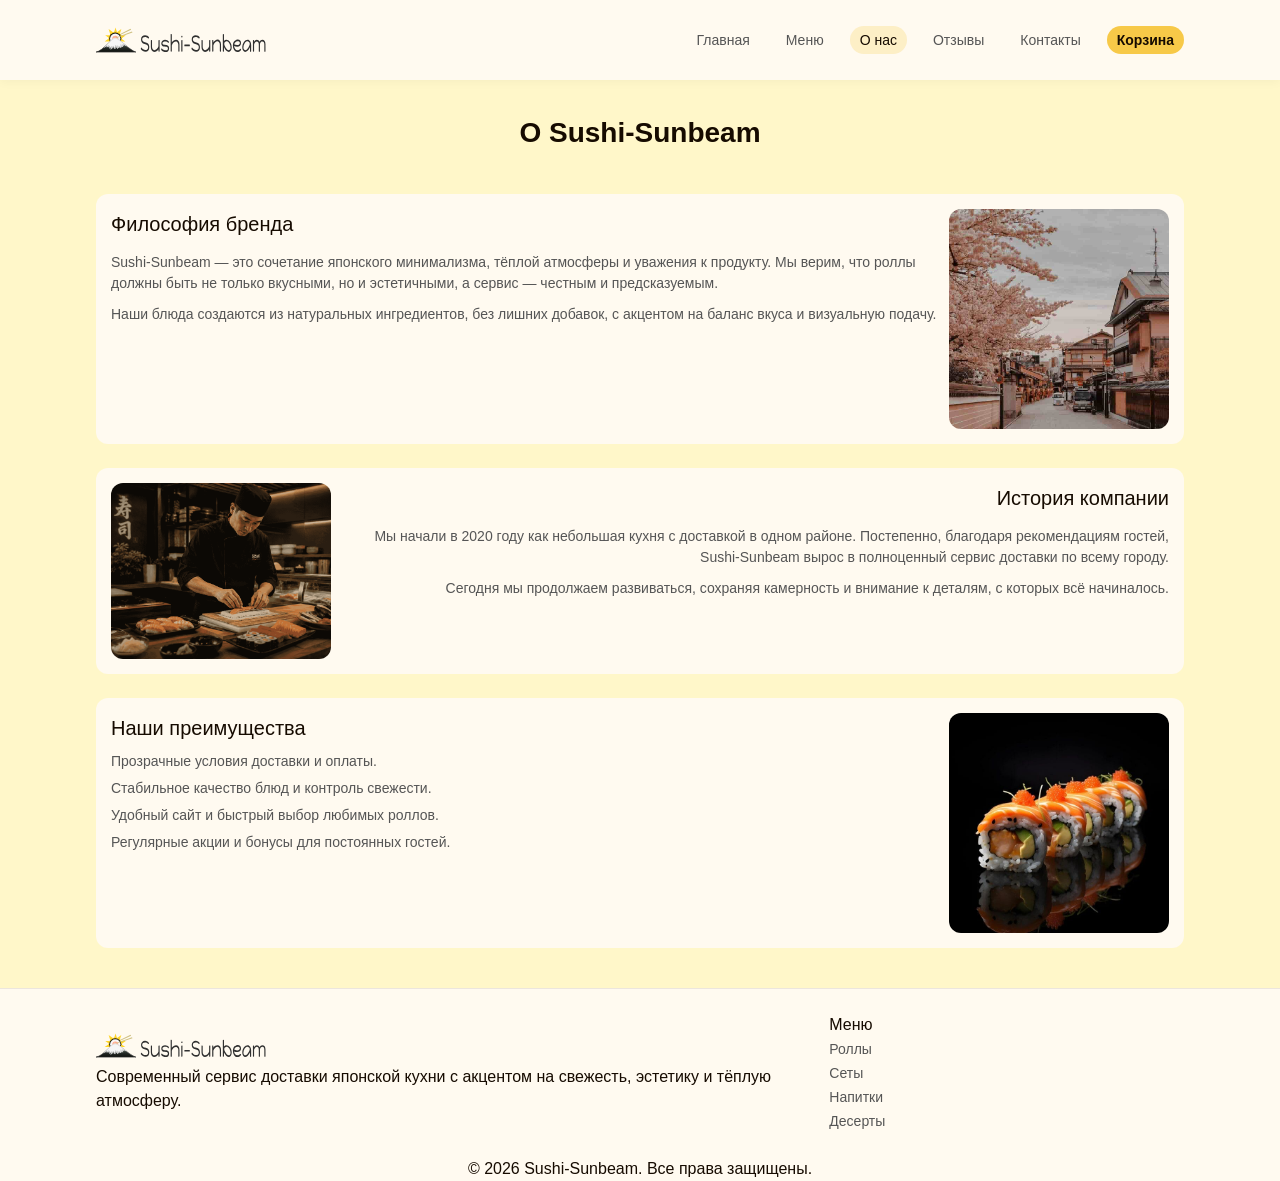
==== about.html @ 110859b0 "first commit" ====
<!DOCTYPE html>
<html lang="ru" data-page="about">

<head>
  <meta charset="UTF-8">
  <title>О нас — Sushi‑Sunbeam</title>
  <meta name="description" content="Философия бренда Sushi‑Sunbeam, история компании и команда поваров японской кухни.">
  <meta name="viewport" content="width=device-width, initial-scale=1.0">
  <link rel="stylesheet" href="css/style.css">
  <link rel="preconnect" href="css/basic/reset.css">
  </head>

<body class="page page--about">
  <header class="header">
    <div class="header__inner container">
      <a href="index.html" class="header__logo">
        <img class="logo" aria-hidden="true" src="img2/суши_лучик.svg" alt="">
      </a>
      <nav class="header__nav nav">
        <ul class="nav__list">
          <li class="nav__item" data-page="home"><a href="index.html" class="nav__link">Главная</a></li>
          <li class="nav__item" data-page="menu"><a href="menu.html" class="nav__link">Меню</a></li>
          <li class="nav__item" data-page="about"><a href="about.html" class="nav__link">О нас</a></li>
          <li class="nav__item" data-page="reviews"><a href="reviews.html" class="nav__link">Отзывы</a></li>
          <li class="nav__item" data-page="contacts"><a href="contacts.html" class="nav__link">Контакты</a></li>
          <li class="nav__item" data-page="cart"><a href="cart.html" class="nav__link nav__link--accent">Корзина</a>
          </li>
        </ul>
      </nav>
      <button class="header__burger burger" type="button" aria-label="Открыть меню">
        <span class="burger__line"></span>
        <span class="burger__line"></span>
        <span class="burger__line"></span>
      </button>
    </div>
  </header>

  <main class="main">
    <section class="about">
      <div class="container">
        <div class="section-header">
          <h1 class="section-header__title">О Sushi‑Sunbeam</h1>
        </div>

        <section class="about__block about__block--philosophy">
          <div class="left">
          <h2 class="about__title">Философия бренда</h2>
          <p class="about__text">Sushi‑Sunbeam — это сочетание японского минимализма, тёплой атмосферы и уважения к
            продукту. Мы верим, что роллы должны быть не только вкусными, но и эстетичными, а сервис — честным и
            предсказуемым.</p>
          <p class="about__text">Наши блюда создаются из натуральных ингредиентов, без лишних добавок, с акцентом на
            баланс вкуса и визуальную подачу.</p>
          </div>
          <img class="about__block--img" src="img2/эстетика.jpg" alt="">
        </section>

        <section class="about__block about__block--history">
          <img class="about__block--img" src="img2/сушист.png" alt="">
          <div class="left2">
          <h2 class="about__title">История компании</h2>
          <p class="about__text">Мы начали в 2020 году как небольшая кухня с доставкой в одном районе. Постепенно,
            благодаря рекомендациям гостей, Sushi‑Sunbeam вырос в полноценный сервис доставки по всему городу.</p>
          <p class="about__text">Сегодня мы продолжаем развиваться, сохраняя камерность и внимание к деталям, с которых
            всё начиналось.</p>
           </div>
           
        </section>

        <section class="about__block about__block--benefits">
          <div class="left">
          <h2 class="about__title">Наши преимущества</h2>
          <ul class="about-benefits">
            <li class="about-benefits__item">Прозрачные условия доставки и оплаты.</li>
            <li class="about-benefits__item">Стабильное качество блюд и контроль свежести.</li>
            <li class="about-benefits__item">Удобный сайт и быстрый выбор любимых роллов.</li>
            <li class="about-benefits__item">Регулярные акции и бонусы для постоянных гостей.</li>
          </ul>
        </div>
        <img class="about__block--img" src="img2/преимущества.jpg" alt="">
        </section>
      </div>
    </section>
  </main>

  <footer class="footer">
    <div class="footer__inner container">
      <div class="footer__brand">
        <div class="logo footer__logo">
          <img src="img2/суши_лучик.svg" alt="">
        </div>
        <p class="footer__desc">Современный сервис доставки японской кухни с акцентом на свежесть, эстетику и тёплую
          атмосферу.</p>
      </div>
      <div class="footer__menu">
        <h2 class="footer__title">Меню</h2>
        <ul class="footer__list">
          <li class="footer__item"><a href="menu.html#rolls" class="footer__link">Роллы</a></li>
          <li class="footer__item"><a href="menu.html#sets" class="footer__link">Сеты</a></li>
          <li class="footer__item"><a href="menu.html#drinks" class="footer__link">Напитки</a></li>
          <li class="footer__item"><a href="menu.html#desserts" class="footer__link">Десерты</a></li>
        </ul>
      </div>
    </div>
    <div class="footer__bottom">
      <div class="container">
        <p class="footer__copy">© 2026 Sushi‑Sunbeam. Все права защищены.</p>
      </div>
    </div>
  </footer>

  <script src="js/main.js"></script>
</body>

</html>
---- css/style.css ----
/* базовые стили */
@import 'basic/reset.css';
@import 'basic/vars.css';
@import 'basic/global.css';
@import 'basic/fonts.css';

@import 'components/header.css';
@import 'components/footer.css';
@import 'components/btn.css';
@import 'components/cards.css';

/* Страницы */
@import 'pages/home.css';
@import 'pages/menu.css';
@import 'pages/about.css';
@import 'pages/reviews.css';
@import 'pages/cart.css';
@import 'pages/contacts.css';
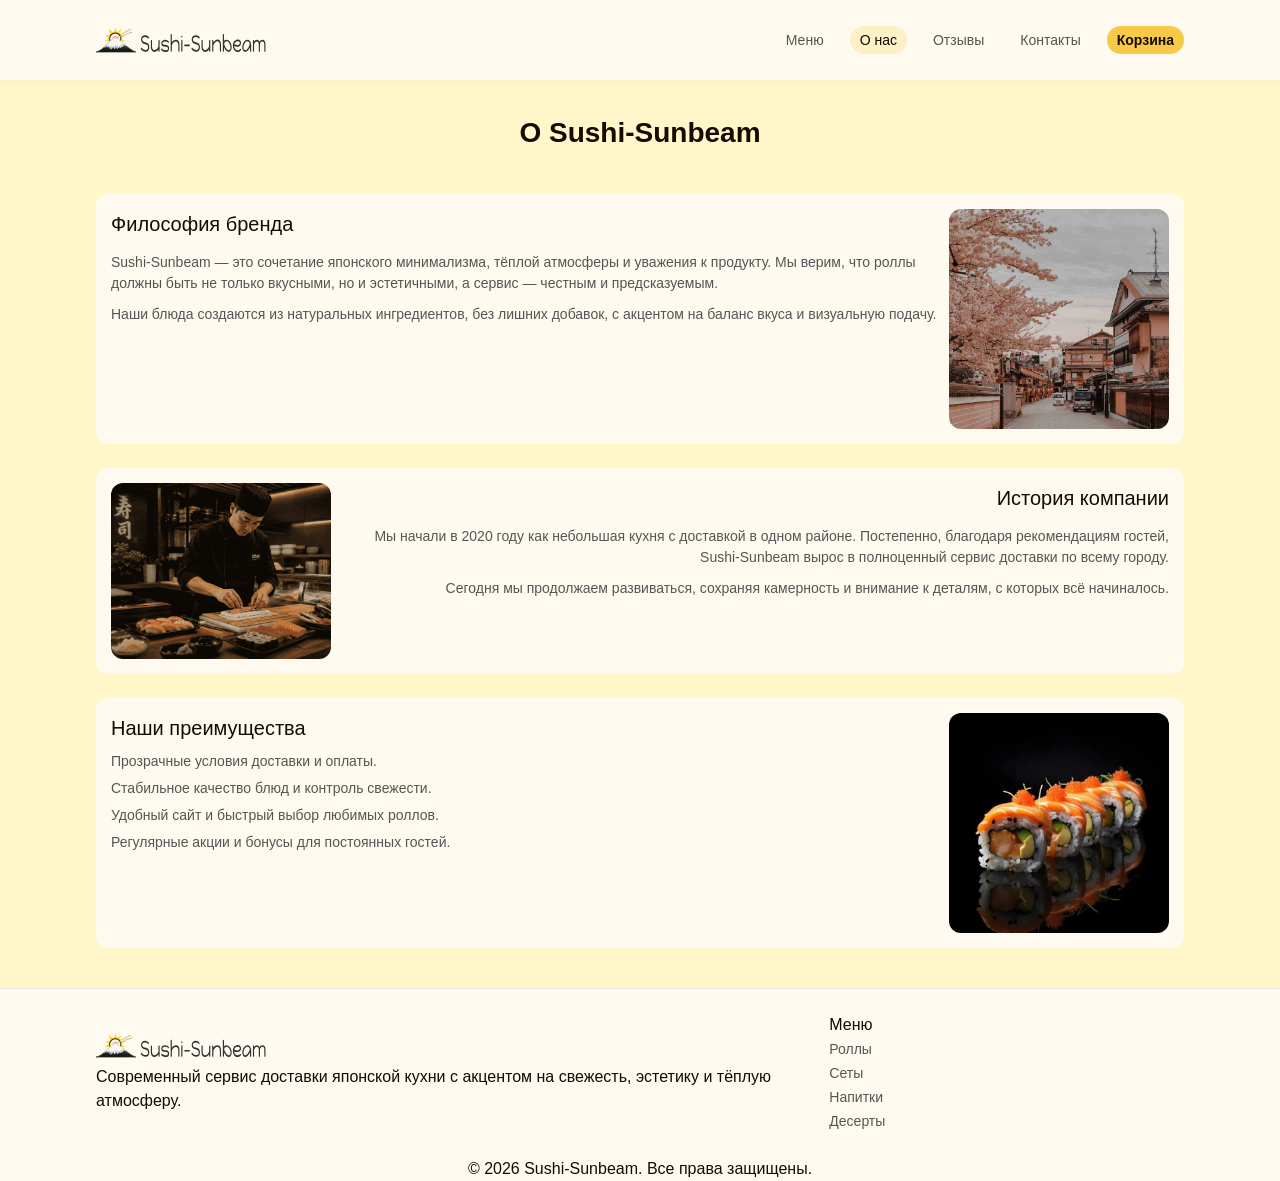
==== commit 4e405e53: "главная" ====
--- a/about.html
+++ b/about.html
@@ -18,7 +18,6 @@
       </a>
       <nav class="header__nav nav">
         <ul class="nav__list">
-          <li class="nav__item" data-page="home"><a href="index.html" class="nav__link">Главная</a></li>
           <li class="nav__item" data-page="menu"><a href="menu.html" class="nav__link">Меню</a></li>
           <li class="nav__item" data-page="about"><a href="about.html" class="nav__link">О нас</a></li>
           <li class="nav__item" data-page="reviews"><a href="reviews.html" class="nav__link">Отзывы</a></li>
